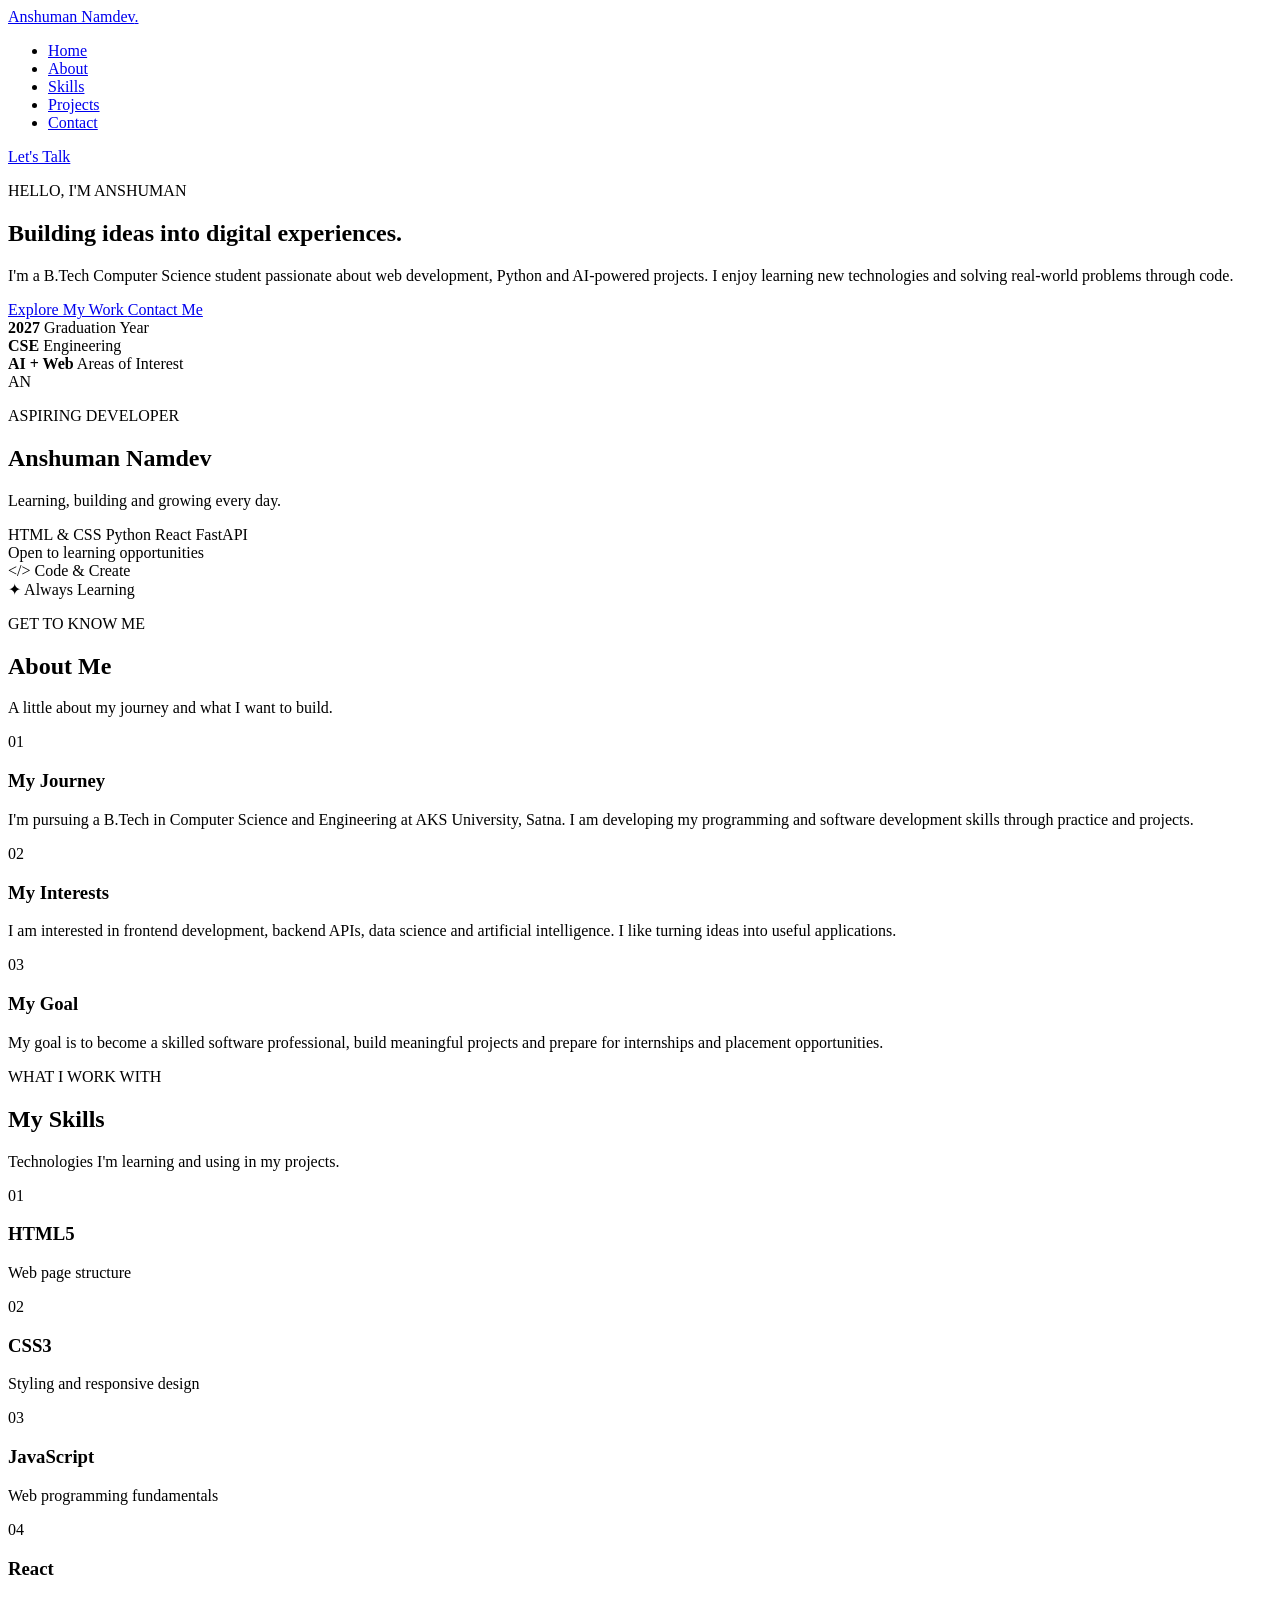
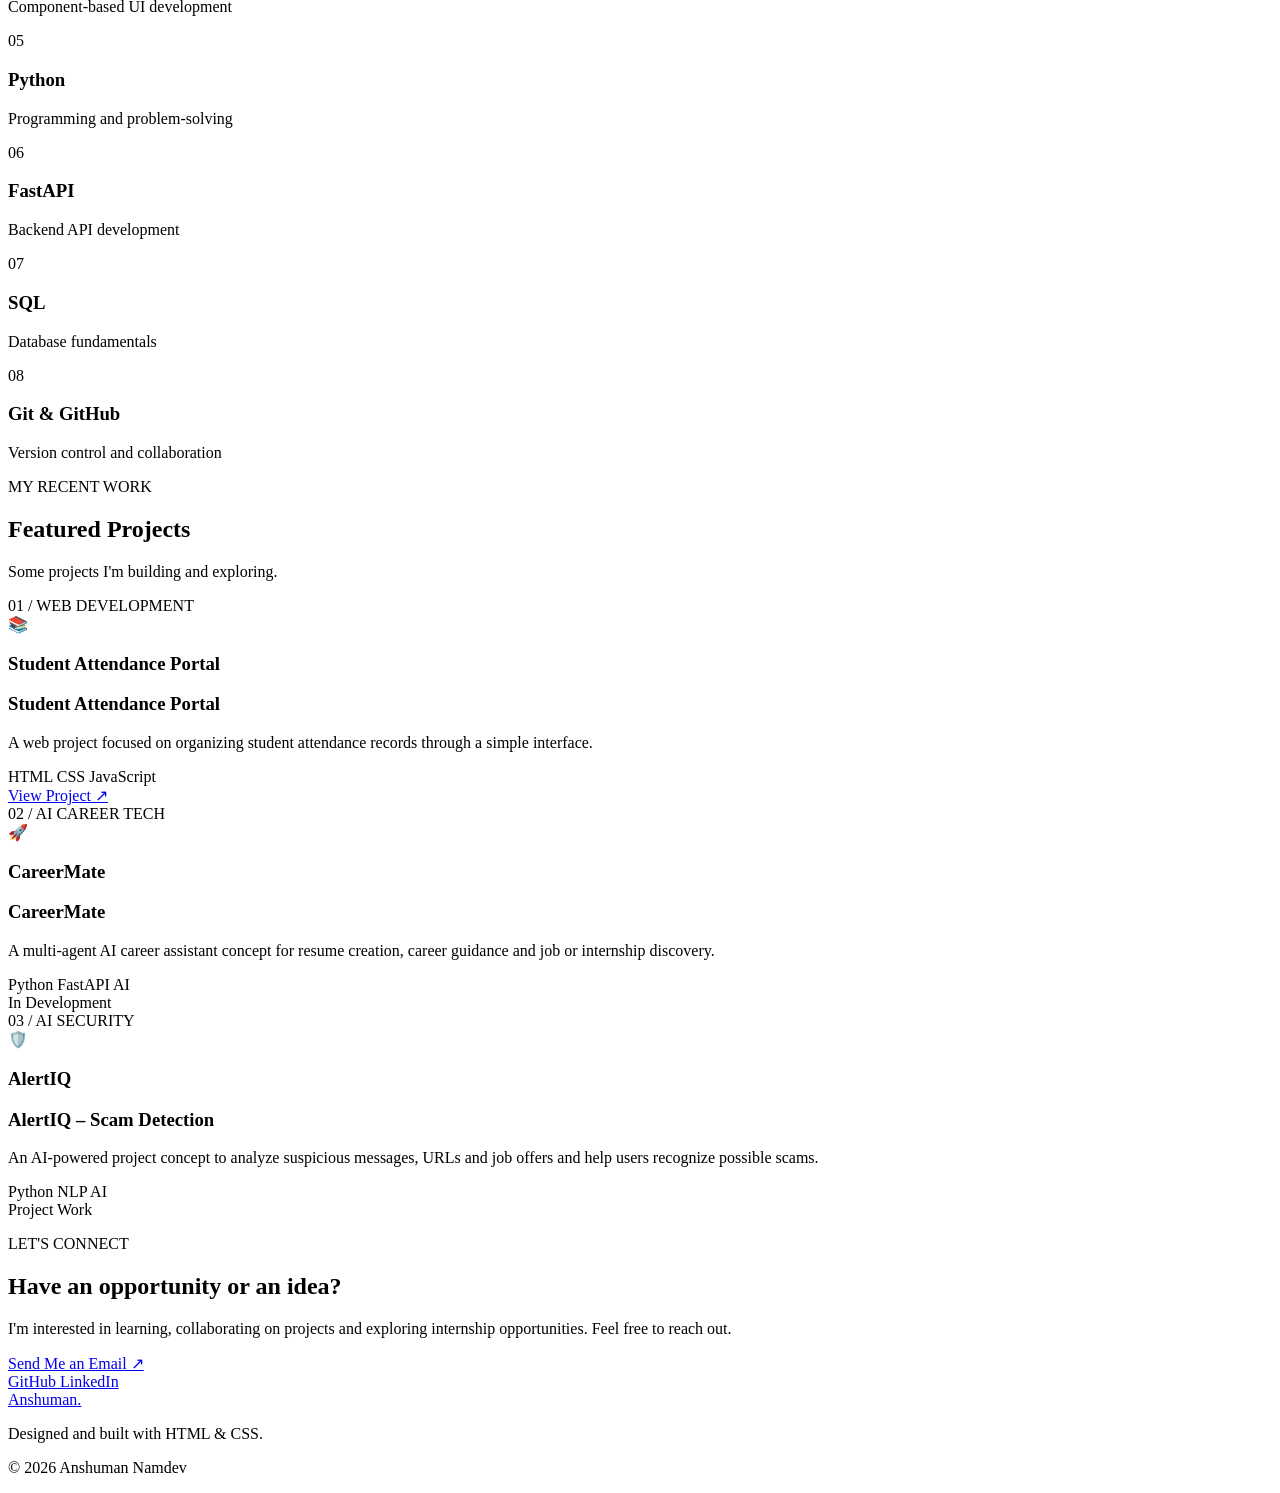
==== Level1-Task2-Portfolio/index.html @ 9a35b8a1 "Update index.html" ====
<!DOCTYPE html>
<html lang="en">
<head>
    <meta charset="UTF-8">
    <meta name="viewport" content="width=device-width, initial-scale=1.0">

    <title>Anshuman Namdev | Developer Portfolio</title>

    <meta name="description"
          content="Anshuman Namdev's personal portfolio showcasing skills, projects, education and contact details.">

    <link rel="stylesheet" href="style.css">
</head>

<body>

    <!-- Navigation Bar -->
    <header class="header">
        <nav class="navbar container">
            <a href="#home" class="logo">Anshuman Namdev<span>.</span></a>

            <ul class="nav-links">
                <li><a href="#home">Home</a></li>
                <li><a href="#about">About</a></li>
                <li><a href="#skills">Skills</a></li>
                <li><a href="#projects">Projects</a></li>
                <li><a href="#contact">Contact</a></li>
            </ul>

            <a href="#contact" class="nav-button">Let's Talk</a>
        </nav>
    </header>

    <main>

        <!-- Hero Section -->
        <section id="home" class="hero section">
            <div class="container hero-content">

                <div class="hero-text">
                    <p class="eyebrow">HELLO, I'M ANSHUMAN</p>

                    <h1>
                        Building ideas into
                        <span>digital experiences.</span>
                    </h1>

                    <p class="hero-description">
                        I'm a B.Tech Computer Science student passionate
                        about web development, Python and AI-powered projects.
                        I enjoy learning new technologies and solving
                        real-world problems through code.
                    </p>

                    <div class="hero-buttons">
                        <a href="#projects" class="button primary-button">
                            Explore My Work
                        </a>

                        <a href="#contact" class="button secondary-button">
                            Contact Me
                        </a>
                    </div>

                    <div class="hero-info">
                        <div>
                            <strong>2027</strong>
                            <span>Graduation Year</span>
                        </div>

                        <div>
                            <strong>CSE</strong>
                            <span>Engineering</span>
                        </div>

                        <div>
                            <strong>AI + Web</strong>
                            <span>Areas of Interest</span>
                        </div>
                    </div>
                </div>

                <div class="hero-visual">
                    <div class="profile-card">
                        <div class="profile-icon">AN</div>

                        <p class="profile-label">ASPIRING DEVELOPER</p>

                        <h2>Anshuman Namdev</h2>

                        <p class="profile-description">
                            Learning, building and growing every day.
                        </p>

                        <div class="profile-tags">
                            <span>HTML & CSS</span>
                            <span>Python</span>
                            <span>React</span>
                            <span>FastAPI</span>
                        </div>

                        <div class="availability">
                            <span class="status-dot"></span>
                            Open to learning opportunities
                        </div>
                    </div>

                    <div class="floating-badge badge-top">
                        &lt;/&gt; Code & Create
                    </div>

                    <div class="floating-badge badge-bottom">
                        ✦ Always Learning
                    </div>
                </div>

            </div>
        </section>

        <!-- About Section -->
        <section id="about" class="section about-section">
            <div class="container">

                <div class="section-heading">
                    <p class="eyebrow">GET TO KNOW ME</p>
                    <h2>About <span>Me</span></h2>
                    <p>A little about my journey and what I want to build.</p>
                </div>

                <div class="about-content">
                    <div class="about-card">
                        <div class="about-symbol">01</div>
                        <h3>My Journey</h3>
                        <p>
                            I'm pursuing a B.Tech in Computer Science and
                            Engineering at AKS University, Satna. I am
                            developing my programming and software
                            development skills through practice and projects.
                        </p>
                    </div>

                    <div class="about-card">
                        <div class="about-symbol">02</div>
                        <h3>My Interests</h3>
                        <p>
                            I am interested in frontend development, backend
                            APIs, data science and artificial intelligence.
                            I like turning ideas into useful applications.
                        </p>
                    </div>

                    <div class="about-card">
                        <div class="about-symbol">03</div>
                        <h3>My Goal</h3>
                        <p>
                            My goal is to become a skilled software
                            professional, build meaningful projects and
                            prepare for internships and placement
                            opportunities.
                        </p>
                    </div>
                </div>

            </div>
        </section>

        <!-- Skills Section -->
        <section id="skills" class="section">
            <div class="container">

                <div class="section-heading">
                    <p class="eyebrow">WHAT I WORK WITH</p>
                    <h2>My <span>Skills</span></h2>
                    <p>Technologies I'm learning and using in my projects.</p>
                </div>

                <div class="skills-grid">
                    <div class="skill-item">
                        <span class="skill-number">01</span>
                        <h3>HTML5</h3>
                        <p>Web page structure</p>
                    </div>

                    <div class="skill-item">
                        <span class="skill-number">02</span>
                        <h3>CSS3</h3>
                        <p>Styling and responsive design</p>
                    </div>

                    <div class="skill-item">
                        <span class="skill-number">03</span>
                        <h3>JavaScript</h3>
                        <p>Web programming fundamentals</p>
                    </div>

                    <div class="skill-item">
                        <span class="skill-number">04</span>
                        <h3>React</h3>
                        <p>Component-based UI development</p>
                    </div>

                    <div class="skill-item">
                        <span class="skill-number">05</span>
                        <h3>Python</h3>
                        <p>Programming and problem-solving</p>
                    </div>

                    <div class="skill-item">
                        <span class="skill-number">06</span>
                        <h3>FastAPI</h3>
                        <p>Backend API development</p>
                    </div>

                    <div class="skill-item">
                        <span class="skill-number">07</span>
                        <h3>SQL</h3>
                        <p>Database fundamentals</p>
                    </div>

                    <div class="skill-item">
                        <span class="skill-number">08</span>
                        <h3>Git & GitHub</h3>
                        <p>Version control and collaboration</p>
                    </div>
                </div>

            </div>
        </section>

        <!-- Projects Section -->
        <section id="projects" class="section projects-section">
            <div class="container">

                <div class="section-heading">
                    <p class="eyebrow">MY RECENT WORK</p>
                    <h2>Featured <span>Projects</span></h2>
                    <p>Some projects I'm building and exploring.</p>
                </div>

                <div class="projects-grid">

                    <article class="project-card">
                        <div class="project-visual visual-one">
                            <span>01 / WEB DEVELOPMENT</span>
                            <div class="project-icon">📚</div>
                            <h3>Student Attendance Portal</h3>
                        </div>

                        <div class="project-details">
                            <h3>Student Attendance Portal</h3>
                            <p>
                                A web project focused on organizing
                                student attendance records through
                                a simple interface.
                            </p>

                            <div class="project-tags">
                                <span>HTML</span>
                                <span>CSS</span>
                                <span>JavaScript</span>
                            </div>

                            <a
                                href="https://anshuman642.github.io/Student-Attendence-portal/"
                                target="_blank"
                                rel="noopener noreferrer"
                                class="project-link">
                                View Project ↗
                            </a>
                        </div>
                    </article>

                    <article class="project-card">
                        <div class="project-visual visual-two">
                            <span>02 / AI CAREER TECH</span>
                            <div class="project-icon">🚀</div>
                            <h3>CareerMate</h3>
                        </div>

                        <div class="project-details">
                            <h3>CareerMate</h3>
                            <p>
                                A multi-agent AI career assistant concept
                                for resume creation, career guidance
                                and job or internship discovery.
                            </p>

                            <div class="project-tags">
                                <span>Python</span>
                                <span>FastAPI</span>
                                <span>AI</span>
                            </div>

                            <span class="project-status">
                                In Development
                            </span>
                        </div>
                    </article>

                    <article class="project-card">
                        <div class="project-visual visual-three">
                            <span>03 / AI SECURITY</span>
                            <div class="project-icon">🛡️</div>
                            <h3>AlertIQ</h3>
                        </div>

                        <div class="project-details">
                            <h3>AlertIQ – Scam Detection</h3>
                            <p>
                                An AI-powered project concept to analyze
                                suspicious messages, URLs and job offers
                                and help users recognize possible scams.
                            </p>

                            <div class="project-tags">
                                <span>Python</span>
                                <span>NLP</span>
                                <span>AI</span>
                            </div>

                            <span class="project-status">
                                Project Work
                            </span>
                        </div>
                    </article>

                </div>

            </div>
        </section>

        <!-- Contact Section -->
        <section id="contact" class="section contact-section">
            <div class="container">

                <div class="contact-card">
                    <p class="eyebrow">LET'S CONNECT</p>

                    <h2>Have an opportunity or an idea?</h2>

                    <p>
                        I'm interested in learning, collaborating on
                        projects and exploring internship opportunities.
                        Feel free to reach out.
                    </p>

                    <a
                        href="mailto:YOUR_EMAIL@example.com"
                        class="button primary-button">
                        Send Me an Email ↗
                    </a>

                    <div class="social-links">
                        <a
                            href="https://github.com/anshuman642"
                            target="_blank"
                            rel="noopener noreferrer">
                            GitHub
                        </a>

                        <a
                            href="https://www.linkedin.com/"
                            target="_blank"
                            rel="noopener noreferrer">
                            LinkedIn
                        </a>
                    </div>
                </div>

            </div>
        </section>

    </main>

    <!-- Footer -->
    <footer class="footer">
        <div class="container footer-content">
            <a href="#home" class="logo">Anshuman<span>.</span></a>

            <p>
                Designed and built with HTML & CSS.
            </p>

            <p>
                © 2026 Anshuman Namdev
            </p>
        </div>
    </footer>

</body>
</html>
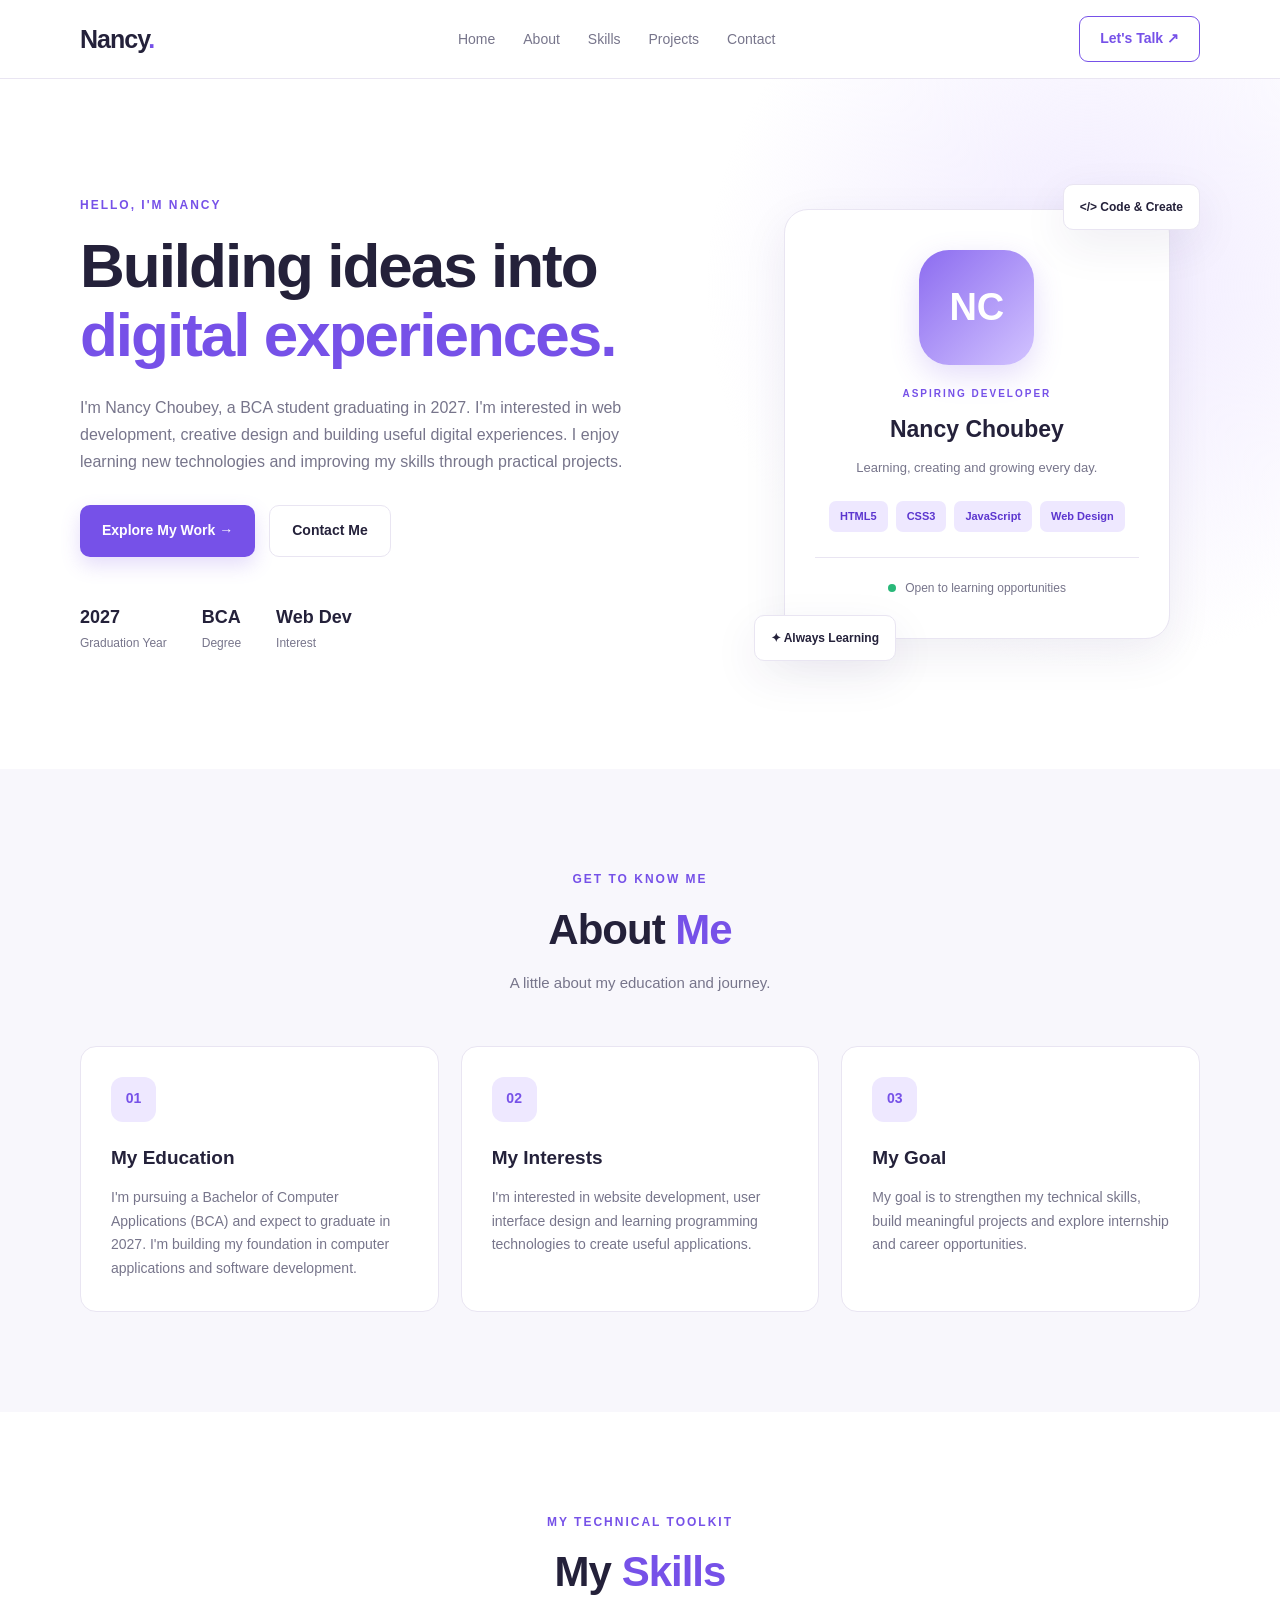
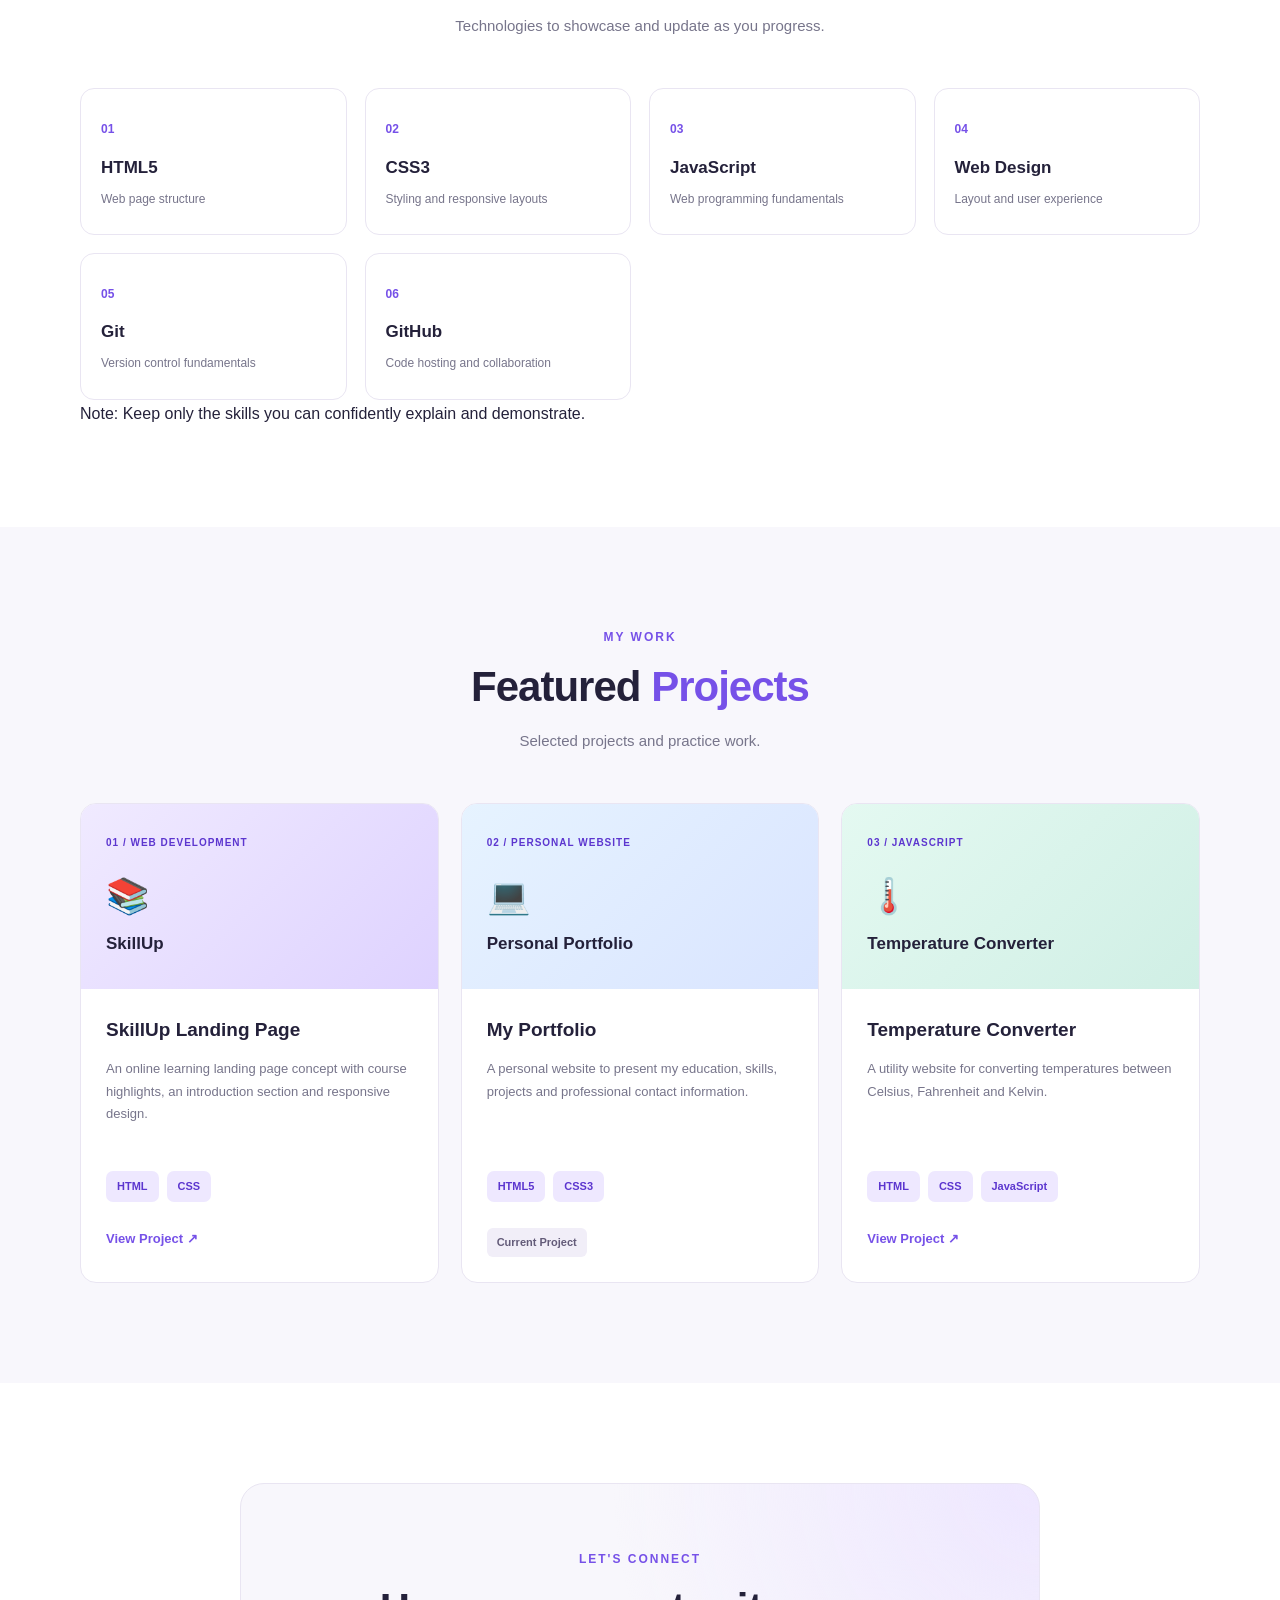
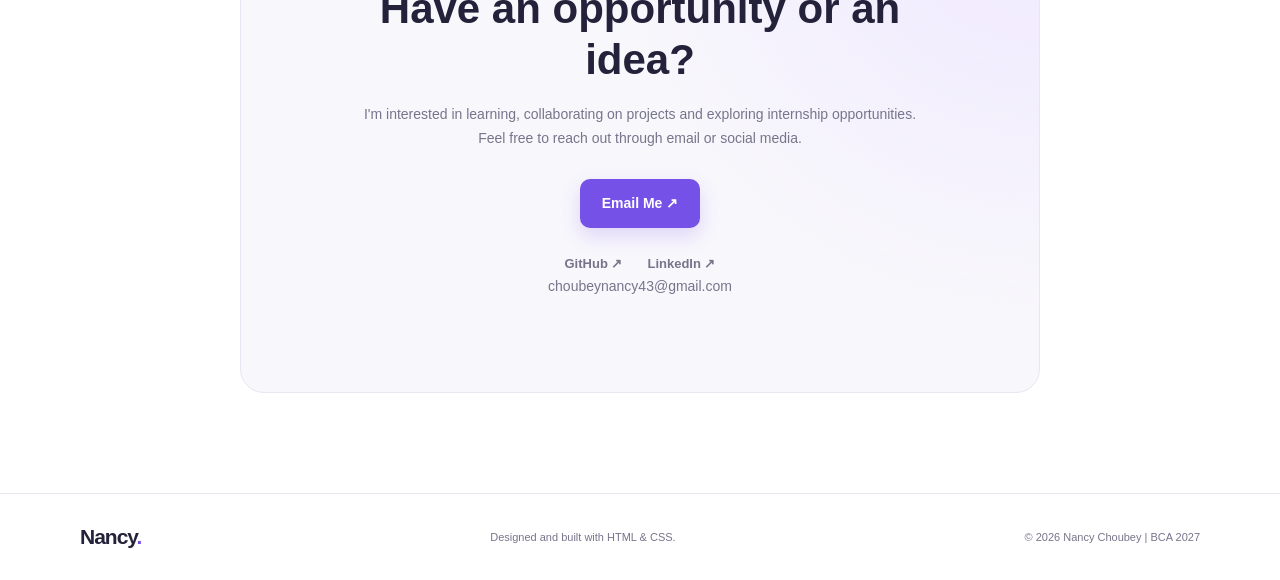
==== commit 14a51f43: "Revise portfolio for Nancy Choubey Updated portfolio from Anshuman Namdev to Nancy Choubey, includin" ====
--- a/Level1-Task2-Portfolio/index.html
+++ b/Level1-Task2-Portfolio/index.html
@@ -1,23 +1,26 @@
+
 <!DOCTYPE html>
 <html lang="en">
 <head>
     <meta charset="UTF-8">
     <meta name="viewport" content="width=device-width, initial-scale=1.0">
 
-    <title>Anshuman Namdev | Developer Portfolio</title>
+    <title>Nancy Choubey | BCA Student & Web Developer</title>
 
     <meta name="description"
-          content="Anshuman Namdev's personal portfolio showcasing skills, projects, education and contact details.">
+          content="Nancy Choubey's personal portfolio showcasing education, technical skills, projects and contact details.">
+
+    <meta name="theme-color" content="#7651e8">
 
     <link rel="stylesheet" href="style.css">
 </head>
 
 <body>
 
-    <!-- Navigation Bar -->
+    <!-- Navigation -->
     <header class="header">
         <nav class="navbar container">
-            <a href="#home" class="logo">Anshuman Namdev<span>.</span></a>
+            <a href="#home" class="logo">Nancy<span>.</span></a>
 
             <ul class="nav-links">
                 <li><a href="#home">Home</a></li>
@@ -27,7 +30,7 @@
                 <li><a href="#contact">Contact</a></li>
             </ul>
 
-            <a href="#contact" class="nav-button">Let's Talk</a>
+            <a href="#contact" class="nav-button">Let's Talk ↗</a>
         </nav>
     </header>
 
@@ -38,7 +41,7 @@
             <div class="container hero-content">
 
                 <div class="hero-text">
-                    <p class="eyebrow">HELLO, I'M ANSHUMAN</p>
+                    <p class="eyebrow">HELLO, I'M NANCY</p>
 
                     <h1>
                         Building ideas into
@@ -46,15 +49,16 @@
                     </h1>
 
                     <p class="hero-description">
-                        I'm a B.Tech Computer Science student passionate
-                        about web development, Python and AI-powered projects.
-                        I enjoy learning new technologies and solving
-                        real-world problems through code.
+                        I'm Nancy Choubey, a BCA student graduating in 2027.
+                        I'm interested in web development, creative design
+                        and building useful digital experiences. I enjoy
+                        learning new technologies and improving my skills
+                        through practical projects.
                     </p>
 
                     <div class="hero-buttons">
                         <a href="#projects" class="button primary-button">
-                            Explore My Work
+                            Explore My Work →
                         </a>
 
                         <a href="#contact" class="button secondary-button">
@@ -69,40 +73,43 @@
                         </div>
 
                         <div>
-                            <strong>CSE</strong>
-                            <span>Engineering</span>
+                            <strong>BCA</strong>
+                            <span>Degree</span>
                         </div>
 
                         <div>
-                            <strong>AI + Web</strong>
-                            <span>Areas of Interest</span>
-                        </div>
-                    </div>
-                </div>
-
+                            <strong>Web Dev</strong>
+                            <span>Interest</span>
+                        </div>
+                    </div>
+                </div>
+
+                <!-- Profile Card -->
                 <div class="hero-visual">
                     <div class="profile-card">
-                        <div class="profile-icon">AN</div>
+
+                        <div class="profile-icon">NC</div>
 
                         <p class="profile-label">ASPIRING DEVELOPER</p>
 
-                        <h2>Anshuman Namdev</h2>
+                        <h2>Nancy Choubey</h2>
 
                         <p class="profile-description">
-                            Learning, building and growing every day.
+                            Learning, creating and growing every day.
                         </p>
 
                         <div class="profile-tags">
-                            <span>HTML & CSS</span>
-                            <span>Python</span>
-                            <span>React</span>
-                            <span>FastAPI</span>
+                            <span>HTML5</span>
+                            <span>CSS3</span>
+                            <span>JavaScript</span>
+                            <span>Web Design</span>
                         </div>
 
                         <div class="availability">
                             <span class="status-dot"></span>
                             Open to learning opportunities
                         </div>
+
                     </div>
 
                     <div class="floating-badge badge-top">
@@ -124,43 +131,43 @@
                 <div class="section-heading">
                     <p class="eyebrow">GET TO KNOW ME</p>
                     <h2>About <span>Me</span></h2>
-                    <p>A little about my journey and what I want to build.</p>
+                    <p>A little about my education and journey.</p>
                 </div>
 
                 <div class="about-content">
-                    <div class="about-card">
+
+                    <article class="about-card">
                         <div class="about-symbol">01</div>
-                        <h3>My Journey</h3>
+                        <h3>My Education</h3>
                         <p>
-                            I'm pursuing a B.Tech in Computer Science and
-                            Engineering at AKS University, Satna. I am
-                            developing my programming and software
-                            development skills through practice and projects.
+                            I'm pursuing a Bachelor of Computer Applications
+                            (BCA) and expect to graduate in 2027. I'm building
+                            my foundation in computer applications and
+                            software development.
                         </p>
-                    </div>
-
-                    <div class="about-card">
+                    </article>
+
+                    <article class="about-card">
                         <div class="about-symbol">02</div>
                         <h3>My Interests</h3>
                         <p>
-                            I am interested in frontend development, backend
-                            APIs, data science and artificial intelligence.
-                            I like turning ideas into useful applications.
+                            I'm interested in website development, user
+                            interface design and learning programming
+                            technologies to create useful applications.
                         </p>
-                    </div>
-
-                    <div class="about-card">
+                    </article>
+
+                    <article class="about-card">
                         <div class="about-symbol">03</div>
                         <h3>My Goal</h3>
                         <p>
-                            My goal is to become a skilled software
-                            professional, build meaningful projects and
-                            prepare for internships and placement
-                            opportunities.
+                            My goal is to strengthen my technical skills,
+                            build meaningful projects and explore
+                            internship and career opportunities.
                         </p>
-                    </div>
-                </div>
-
+                    </article>
+
+                </div>
             </div>
         </section>
 
@@ -169,60 +176,55 @@
             <div class="container">
 
                 <div class="section-heading">
-                    <p class="eyebrow">WHAT I WORK WITH</p>
+                    <p class="eyebrow">MY TECHNICAL TOOLKIT</p>
                     <h2>My <span>Skills</span></h2>
-                    <p>Technologies I'm learning and using in my projects.</p>
+                    <p>Technologies to showcase and update as you progress.</p>
                 </div>
 
                 <div class="skills-grid">
-                    <div class="skill-item">
+
+                    <article class="skill-item">
                         <span class="skill-number">01</span>
                         <h3>HTML5</h3>
                         <p>Web page structure</p>
-                    </div>
-
-                    <div class="skill-item">
+                    </article>
+
+                    <article class="skill-item">
                         <span class="skill-number">02</span>
                         <h3>CSS3</h3>
-                        <p>Styling and responsive design</p>
-                    </div>
-
-                    <div class="skill-item">
+                        <p>Styling and responsive layouts</p>
+                    </article>
+
+                    <article class="skill-item">
                         <span class="skill-number">03</span>
                         <h3>JavaScript</h3>
                         <p>Web programming fundamentals</p>
-                    </div>
-
-                    <div class="skill-item">
+                    </article>
+
+                    <article class="skill-item">
                         <span class="skill-number">04</span>
-                        <h3>React</h3>
-                        <p>Component-based UI development</p>
-                    </div>
-
-                    <div class="skill-item">
+                        <h3>Web Design</h3>
+                        <p>Layout and user experience</p>
+                    </article>
+
+                    <article class="skill-item">
                         <span class="skill-number">05</span>
-                        <h3>Python</h3>
-                        <p>Programming and problem-solving</p>
-                    </div>
-
-                    <div class="skill-item">
+                        <h3>Git</h3>
+                        <p>Version control fundamentals</p>
+                    </article>
+
+                    <article class="skill-item">
                         <span class="skill-number">06</span>
-                        <h3>FastAPI</h3>
-                        <p>Backend API development</p>
-                    </div>
-
-                    <div class="skill-item">
-                        <span class="skill-number">07</span>
-                        <h3>SQL</h3>
-                        <p>Database fundamentals</p>
-                    </div>
-
-                    <div class="skill-item">
-                        <span class="skill-number">08</span>
-                        <h3>Git & GitHub</h3>
-                        <p>Version control and collaboration</p>
-                    </div>
-                </div>
+                        <h3>GitHub</h3>
+                        <p>Code hosting and collaboration</p>
+                    </article>
+
+                </div>
+
+                <p class="skills-note">
+                    Note: Keep only the skills you can confidently explain
+                    and demonstrate.
+                </p>
 
             </div>
         </section>
@@ -232,26 +234,86 @@
             <div class="container">
 
                 <div class="section-heading">
-                    <p class="eyebrow">MY RECENT WORK</p>
+                    <p class="eyebrow">MY WORK</p>
                     <h2>Featured <span>Projects</span></h2>
-                    <p>Some projects I'm building and exploring.</p>
+                    <p>Selected projects and practice work.</p>
                 </div>
 
                 <div class="projects-grid">
 
+                    <!-- Project 1 -->
                     <article class="project-card">
                         <div class="project-visual visual-one">
                             <span>01 / WEB DEVELOPMENT</span>
                             <div class="project-icon">📚</div>
-                            <h3>Student Attendance Portal</h3>
+                            <h3>SkillUp</h3>
                         </div>
 
                         <div class="project-details">
-                            <h3>Student Attendance Portal</h3>
+                            <h3>SkillUp Landing Page</h3>
+
                             <p>
-                                A web project focused on organizing
-                                student attendance records through
-                                a simple interface.
+                                An online learning landing page concept
+                                with course highlights, an introduction
+                                section and responsive design.
+                            </p>
+
+                            <div class="project-tags">
+                                <span>HTML</span>
+                                <span>CSS</span>
+                            </div>
+
+                            <a
+                                href="../Level1-Task1-SkillUp/"
+                                class="project-link">
+                                View Project ↗
+                            </a>
+                        </div>
+                    </article>
+
+                    <!-- Project 2 -->
+                    <article class="project-card">
+                        <div class="project-visual visual-two">
+                            <span>02 / PERSONAL WEBSITE</span>
+                            <div class="project-icon">💻</div>
+                            <h3>Personal Portfolio</h3>
+                        </div>
+
+                        <div class="project-details">
+                            <h3>My Portfolio</h3>
+
+                            <p>
+                                A personal website to present my education,
+                                skills, projects and professional contact
+                                information.
+                            </p>
+
+                            <div class="project-tags">
+                                <span>HTML5</span>
+                                <span>CSS3</span>
+                            </div>
+
+                            <span class="project-status">
+                                Current Project
+                            </span>
+                        </div>
+                    </article>
+
+                    <!-- Project 3 -->
+                    <article class="project-card">
+                        <div class="project-visual visual-three">
+                            <span>03 / JAVASCRIPT</span>
+                            <div class="project-icon">🌡️</div>
+                            <h3>Temperature Converter</h3>
+                        </div>
+
+                        <div class="project-details">
+                            <h3>Temperature Converter</h3>
+
+                            <p>
+                                A utility website for converting
+                                temperatures between Celsius,
+                                Fahrenheit and Kelvin.
                             </p>
 
                             <div class="project-tags">
@@ -261,71 +323,14 @@
                             </div>
 
                             <a
-                                href="https://anshuman642.github.io/Student-Attendence-portal/"
-                                target="_blank"
-                                rel="noopener noreferrer"
+                                href="../Level1-Task3-Temperature-Converter/"
                                 class="project-link">
                                 View Project ↗
                             </a>
                         </div>
                     </article>
 
-                    <article class="project-card">
-                        <div class="project-visual visual-two">
-                            <span>02 / AI CAREER TECH</span>
-                            <div class="project-icon">🚀</div>
-                            <h3>CareerMate</h3>
-                        </div>
-
-                        <div class="project-details">
-                            <h3>CareerMate</h3>
-                            <p>
-                                A multi-agent AI career assistant concept
-                                for resume creation, career guidance
-                                and job or internship discovery.
-                            </p>
-
-                            <div class="project-tags">
-                                <span>Python</span>
-                                <span>FastAPI</span>
-                                <span>AI</span>
-                            </div>
-
-                            <span class="project-status">
-                                In Development
-                            </span>
-                        </div>
-                    </article>
-
-                    <article class="project-card">
-                        <div class="project-visual visual-three">
-                            <span>03 / AI SECURITY</span>
-                            <div class="project-icon">🛡️</div>
-                            <h3>AlertIQ</h3>
-                        </div>
-
-                        <div class="project-details">
-                            <h3>AlertIQ – Scam Detection</h3>
-                            <p>
-                                An AI-powered project concept to analyze
-                                suspicious messages, URLs and job offers
-                                and help users recognize possible scams.
-                            </p>
-
-                            <div class="project-tags">
-                                <span>Python</span>
-                                <span>NLP</span>
-                                <span>AI</span>
-                            </div>
-
-                            <span class="project-status">
-                                Project Work
-                            </span>
-                        </div>
-                    </article>
-
-                </div>
-
+                </div>
             </div>
         </section>
 
@@ -339,32 +344,38 @@
                     <h2>Have an opportunity or an idea?</h2>
 
                     <p>
-                        I'm interested in learning, collaborating on
-                        projects and exploring internship opportunities.
-                        Feel free to reach out.
+                        I'm interested in learning, collaborating on projects
+                        and exploring internship opportunities. Feel free
+                        to reach out through email or social media.
                     </p>
 
                     <a
-                        href="mailto:YOUR_EMAIL@example.com"
+                        href="mailto:choubeynancy43@gmail.com"
                         class="button primary-button">
-                        Send Me an Email ↗
+                        Email Me ↗
                     </a>
 
                     <div class="social-links">
+
                         <a
-                            href="https://github.com/anshuman642"
+                            href="https://github.com/nancy849"
                             target="_blank"
                             rel="noopener noreferrer">
-                            GitHub
+                            GitHub ↗
                         </a>
 
                         <a
-                            href="https://www.linkedin.com/"
+                            href="https://www.linkedin.com/in/nancy-chaubey-53103334b/"
                             target="_blank"
                             rel="noopener noreferrer">
-                            LinkedIn
+                            LinkedIn ↗
                         </a>
-                    </div>
+
+                    </div>
+
+                    <p class="contact-email">
+                        choubeynancy43@gmail.com
+                    </p>
                 </div>
 
             </div>
@@ -375,15 +386,13 @@
     <!-- Footer -->
     <footer class="footer">
         <div class="container footer-content">
-            <a href="#home" class="logo">Anshuman<span>.</span></a>
-
-            <p>
-                Designed and built with HTML & CSS.
-            </p>
-
-            <p>
-                © 2026 Anshuman Namdev
-            </p>
+
+            <a href="#home" class="logo">Nancy<span>.</span></a>
+
+            <p>Designed and built with HTML & CSS.</p>
+
+            <p>© 2026 Nancy Choubey | BCA 2027</p>
+
         </div>
     </footer>
 
--- a/Level1-Task2-Portfolio/style.css
+++ b/Level1-Task2-Portfolio/style.css
@@ -0,0 +1,776 @@
+
+/* =========================
+   1. BASIC SETTINGS
+========================= */
+
+:root {
+    --primary: #7651e8;
+    --primary-dark: #5c36cf;
+    --primary-light: #eee8ff;
+    --background: #ffffff;
+    --surface: #f8f7fc;
+    --text: #24213a;
+    --muted: #77758b;
+    --border: #e9e5f2;
+    --white: #ffffff;
+    --shadow: 0 15px 45px rgba(57, 38, 107, 0.08);
+}
+
+* {
+    margin: 0;
+    padding: 0;
+    box-sizing: border-box;
+    scroll-behavior: smooth;
+}
+
+body {
+    font-family: Arial, Helvetica, sans-serif;
+    background: var(--background);
+    color: var(--text);
+    line-height: 1.7;
+}
+
+a {
+    text-decoration: none;
+    color: inherit;
+}
+
+ul {
+    list-style: none;
+}
+
+.container {
+    width: min(1120px, 90%);
+    margin: 0 auto;
+}
+
+.section {
+    padding: 100px 0;
+}
+
+span {
+    color: var(--primary);
+}
+
+/* =========================
+   2. NAVIGATION BAR
+========================= */
+
+.header {
+    position: sticky;
+    top: 0;
+    z-index: 1000;
+    background: rgba(255, 255, 255, 0.94);
+    backdrop-filter: blur(12px);
+    border-bottom: 1px solid var(--border);
+}
+
+.navbar {
+    min-height: 78px;
+    display: flex;
+    align-items: center;
+    justify-content: space-between;
+    gap: 25px;
+}
+
+.logo {
+    font-size: 25px;
+    font-weight: 800;
+    letter-spacing: -1px;
+}
+
+.nav-links {
+    display: flex;
+    align-items: center;
+    gap: 28px;
+}
+
+.nav-links a {
+    font-size: 14px;
+    color: var(--muted);
+    transition: color 0.3s ease;
+}
+
+.nav-links a:hover {
+    color: var(--primary);
+}
+
+.nav-button {
+    padding: 10px 20px;
+    border: 1px solid var(--primary);
+    border-radius: 9px;
+    color: var(--primary);
+    font-size: 14px;
+    font-weight: 700;
+    transition: 0.3s ease;
+}
+
+.nav-button:hover {
+    background: var(--primary);
+    color: var(--white);
+}
+
+/* =========================
+   3. HERO SECTION
+========================= */
+
+.hero {
+    min-height: 650px;
+    display: flex;
+    align-items: center;
+    overflow: hidden;
+    background:
+        radial-gradient(
+            circle at 85% 30%,
+            #f0eaff 0,
+            transparent 32%
+        ),
+        var(--background);
+}
+
+.hero-content {
+    display: grid;
+    grid-template-columns: 1.15fr 0.85fr;
+    align-items: center;
+    gap: 70px;
+}
+
+.eyebrow {
+    color: var(--primary);
+    font-size: 12px;
+    font-weight: 800;
+    letter-spacing: 2px;
+    margin-bottom: 15px;
+}
+
+.hero h1 {
+    font-size: clamp(38px, 5vw, 62px);
+    line-height: 1.12;
+    letter-spacing: -2px;
+    margin-bottom: 24px;
+}
+
+.hero h1 span {
+    display: block;
+}
+
+.hero-description {
+    max-width: 570px;
+    color: var(--muted);
+    font-size: 16px;
+    margin-bottom: 30px;
+}
+
+.hero-buttons {
+    display: flex;
+    flex-wrap: wrap;
+    gap: 14px;
+}
+
+.button {
+    display: inline-flex;
+    align-items: center;
+    justify-content: center;
+    padding: 13px 22px;
+    border-radius: 10px;
+    font-size: 14px;
+    font-weight: 700;
+    transition: transform 0.3s ease, box-shadow 0.3s ease;
+}
+
+.button:hover {
+    transform: translateY(-3px);
+}
+
+.primary-button {
+    background: var(--primary);
+    color: var(--white);
+    box-shadow: 0 8px 20px rgba(118, 81, 232, 0.2);
+}
+
+.primary-button:hover {
+    background: var(--primary-dark);
+    box-shadow: 0 12px 25px rgba(118, 81, 232, 0.28);
+}
+
+.secondary-button {
+    background: var(--white);
+    border: 1px solid var(--border);
+    color: var(--text);
+}
+
+.secondary-button:hover {
+    border-color: var(--primary);
+}
+
+.hero-info {
+    display: flex;
+    flex-wrap: wrap;
+    gap: 35px;
+    margin-top: 45px;
+}
+
+.hero-info div {
+    display: flex;
+    flex-direction: column;
+}
+
+.hero-info strong {
+    font-size: 18px;
+}
+
+.hero-info span {
+    color: var(--muted);
+    font-size: 12px;
+}
+
+/* =========================
+   4. HERO PROFILE CARD
+========================= */
+
+.hero-visual {
+    position: relative;
+    padding: 30px;
+}
+
+.profile-card {
+    position: relative;
+    z-index: 1;
+    padding: 40px 30px;
+    text-align: center;
+    background: var(--white);
+    border: 1px solid var(--border);
+    border-radius: 24px;
+    box-shadow: var(--shadow);
+}
+
+.profile-icon {
+    width: 115px;
+    height: 115px;
+    display: grid;
+    place-items: center;
+    margin: 0 auto 20px;
+    border-radius: 30px;
+    background: linear-gradient(135deg, #8c6cf0, #d2c3ff);
+    color: var(--white);
+    font-size: 38px;
+    font-weight: 800;
+    box-shadow: 0 10px 30px rgba(118, 81, 232, 0.2);
+}
+
+.profile-label {
+    color: var(--primary);
+    font-size: 10px;
+    font-weight: 800;
+    letter-spacing: 2px;
+}
+
+.profile-card h2 {
+    margin: 8px 0;
+    font-size: 23px;
+}
+
+.profile-description {
+    color: var(--muted);
+    font-size: 13px;
+}
+
+.profile-tags,
+.project-tags {
+    display: flex;
+    flex-wrap: wrap;
+    justify-content: center;
+    gap: 8px;
+    margin-top: 22px;
+}
+
+.profile-tags span,
+.project-tags span {
+    padding: 6px 11px;
+    border-radius: 7px;
+    background: var(--primary-light);
+    color: var(--primary-dark);
+    font-size: 11px;
+    font-weight: 700;
+}
+
+.availability {
+    margin-top: 25px;
+    padding-top: 20px;
+    border-top: 1px solid var(--border);
+    color: var(--muted);
+    font-size: 12px;
+}
+
+.status-dot {
+    display: inline-block;
+    width: 8px;
+    height: 8px;
+    margin-right: 6px;
+    border-radius: 50%;
+    background: #29b879;
+}
+
+.floating-badge {
+    position: absolute;
+    z-index: 2;
+    padding: 12px 16px;
+    background: var(--white);
+    border: 1px solid var(--border);
+    border-radius: 10px;
+    box-shadow: var(--shadow);
+    font-size: 12px;
+    font-weight: 700;
+}
+
+.badge-top {
+    top: 5px;
+    right: 0;
+}
+
+.badge-bottom {
+    bottom: 8px;
+    left: 0;
+}
+
+/* =========================
+   5. SECTION HEADINGS
+========================= */
+
+.section-heading {
+    max-width: 650px;
+    margin: 0 auto 50px;
+    text-align: center;
+}
+
+.section-heading h2 {
+    font-size: clamp(30px, 4vw, 42px);
+    line-height: 1.2;
+    letter-spacing: -1px;
+    margin-bottom: 15px;
+}
+
+.section-heading > p:last-child {
+    color: var(--muted);
+    font-size: 15px;
+}
+
+/* =========================
+   6. ABOUT SECTION
+========================= */
+
+.about-section,
+.projects-section {
+    background: var(--surface);
+}
+
+.about-content {
+    display: grid;
+    grid-template-columns: repeat(3, 1fr);
+    gap: 22px;
+}
+
+.about-card {
+    padding: 30px;
+    background: var(--white);
+    border: 1px solid var(--border);
+    border-radius: 16px;
+    transition: transform 0.3s ease, box-shadow 0.3s ease;
+}
+
+.about-card:hover {
+    transform: translateY(-6px);
+    box-shadow: var(--shadow);
+}
+
+.about-symbol {
+    width: 45px;
+    height: 45px;
+    display: grid;
+    place-items: center;
+    margin-bottom: 20px;
+    border-radius: 12px;
+    background: var(--primary-light);
+    color: var(--primary);
+    font-size: 14px;
+    font-weight: 800;
+}
+
+.about-card h3 {
+    margin-bottom: 12px;
+    font-size: 19px;
+}
+
+.about-card p {
+    color: var(--muted);
+    font-size: 14px;
+}
+
+/* =========================
+   7. SKILLS SECTION
+========================= */
+
+.skills-grid {
+    display: grid;
+    grid-template-columns: repeat(4, 1fr);
+    gap: 18px;
+}
+
+.skill-item {
+    padding: 25px 20px;
+    border: 1px solid var(--border);
+    border-radius: 14px;
+    background: var(--white);
+    transition: 0.3s ease;
+}
+
+.skill-item:hover {
+    border-color: var(--primary);
+    transform: translateY(-5px);
+    box-shadow: var(--shadow);
+}
+
+.skill-number {
+    display: inline-block;
+    margin-bottom: 14px;
+    font-size: 12px;
+    font-weight: 800;
+}
+
+.skill-item h3 {
+    margin-bottom: 6px;
+    font-size: 17px;
+}
+
+.skill-item p {
+    color: var(--muted);
+    font-size: 12px;
+}
+
+/* =========================
+   8. PROJECTS SECTION
+========================= */
+
+.projects-grid {
+    display: grid;
+    grid-template-columns: repeat(3, 1fr);
+    gap: 22px;
+}
+
+.project-card {
+    overflow: hidden;
+    border: 1px solid var(--border);
+    border-radius: 16px;
+    background: var(--white);
+    transition: transform 0.3s ease, box-shadow 0.3s ease;
+}
+
+.project-card:hover {
+    transform: translateY(-6px);
+    box-shadow: var(--shadow);
+}
+
+.project-visual {
+    min-height: 185px;
+    display: flex;
+    flex-direction: column;
+    align-items: flex-start;
+    justify-content: center;
+    padding: 25px;
+    background: linear-gradient(135deg, #f0eaff, #ded2ff);
+}
+
+.project-visual > span {
+    color: var(--primary-dark);
+    font-size: 10px;
+    font-weight: 800;
+    letter-spacing: 1px;
+}
+
+.project-icon {
+    margin: 15px 0 5px;
+    font-size: 35px;
+}
+
+.project-visual h3 {
+    font-size: 17px;
+}
+
+.visual-two {
+    background: linear-gradient(135deg, #e6f3ff, #d9e4ff);
+}
+
+.visual-three {
+    background: linear-gradient(135deg, #e4f9f1, #d0efe5);
+}
+
+.project-details {
+    padding: 25px;
+}
+
+.project-details h3 {
+    margin-bottom: 12px;
+    font-size: 19px;
+}
+
+.project-details p {
+    min-height: 95px;
+    color: var(--muted);
+    font-size: 13px;
+}
+
+.project-tags {
+    justify-content: flex-start;
+    margin: 18px 0;
+}
+
+.project-link {
+    display: inline-block;
+    margin-top: 8px;
+    color: var(--primary);
+    font-size: 13px;
+    font-weight: 800;
+}
+
+.project-link:hover {
+    color: var(--primary-dark);
+}
+
+.project-status {
+    display: inline-block;
+    margin-top: 8px;
+    padding: 5px 10px;
+    border-radius: 6px;
+    background: #f1eef8;
+    color: #635b79;
+    font-size: 11px;
+    font-weight: 700;
+}
+
+/* =========================
+   9. CONTACT SECTION
+========================= */
+
+.contact-card {
+    max-width: 800px;
+    margin: 0 auto;
+    padding: 65px 35px;
+    text-align: center;
+    border: 1px solid var(--border);
+    border-radius: 24px;
+    background:
+        radial-gradient(
+            circle at top right,
+            #eee7ff,
+            transparent 45%
+        ),
+        var(--surface);
+}
+
+.contact-card h2 {
+    max-width: 600px;
+    margin: 0 auto 18px;
+    font-size: clamp(28px, 4vw, 42px);
+    line-height: 1.2;
+}
+
+.contact-card > p:not(.eyebrow) {
+    max-width: 570px;
+    margin: 0 auto 28px;
+    color: var(--muted);
+    font-size: 14px;
+}
+
+.social-links {
+    display: flex;
+    justify-content: center;
+    gap: 25px;
+    margin-top: 25px;
+}
+
+.social-links a {
+    color: var(--muted);
+    font-size: 13px;
+    font-weight: 700;
+}
+
+.social-links a:hover {
+    color: var(--primary);
+}
+
+/* =========================
+   10. FOOTER
+========================= */
+
+.footer {
+    padding: 25px 0;
+    border-top: 1px solid var(--border);
+    background: var(--white);
+}
+
+.footer-content {
+    display: flex;
+    align-items: center;
+    justify-content: space-between;
+    gap: 20px;
+}
+
+.footer-content .logo {
+    font-size: 21px;
+}
+
+.footer-content p {
+    color: var(--muted);
+    font-size: 11px;
+}
+
+/* =========================
+   11. RESPONSIVE DESIGN
+========================= */
+
+@media (max-width: 900px) {
+    .nav-links {
+        gap: 15px;
+    }
+
+    .hero-content {
+        grid-template-columns: 1fr 0.85fr;
+        gap: 25px;
+    }
+
+    .hero-visual {
+        padding: 15px;
+    }
+
+    .about-content,
+    .projects-grid {
+        grid-template-columns: repeat(2, 1fr);
+    }
+
+    .skills-grid {
+        grid-template-columns: repeat(3, 1fr);
+    }
+}
+
+@media (max-width: 650px) {
+    .section {
+        padding: 70px 0;
+    }
+
+    .navbar {
+        padding: 15px 0;
+        flex-wrap: wrap;
+        justify-content: center;
+        gap: 14px;
+    }
+
+    .logo {
+        margin-right: auto;
+    }
+
+    .nav-button {
+        padding: 8px 12px;
+    }
+
+    .nav-links {
+        order: 3;
+        width: 100%;
+        justify-content: center;
+        flex-wrap: wrap;
+        gap: 12px 20px;
+    }
+
+    .nav-links a {
+        font-size: 12px;
+    }
+
+    .hero {
+        min-height: auto;
+    }
+
+    .hero-content {
+        grid-template-columns: 1fr;
+        gap: 30px;
+    }
+
+    .hero h1 {
+        font-size: 43px;
+        letter-spacing: -1.5px;
+    }
+
+    .hero-description {
+        font-size: 14px;
+    }
+
+    .hero-info {
+        gap: 22px;
+        margin-top: 30px;
+    }
+
+    .hero-visual {
+        max-width: 440px;
+        width: 100%;
+        margin: 0 auto;
+    }
+
+    .profile-card {
+        padding: 30px 20px;
+    }
+
+    .about-content,
+    .projects-grid {
+        grid-template-columns: 1fr;
+    }
+
+    .skills-grid {
+        grid-template-columns: repeat(2, 1fr);
+        gap: 12px;
+    }
+
+    .skill-item {
+        padding: 20px 15px;
+    }
+
+    .project-details p {
+        min-height: auto;
+    }
+
+    .contact-card {
+        padding: 45px 20px;
+    }
+
+    .footer-content {
+        flex-direction: column;
+        text-align: center;
+        gap: 8px;
+    }
+}
+
+@media (max-width: 360px) {
+    .hero h1 {
+        font-size: 35px;
+    }
+
+    .hero-buttons {
+        flex-direction: column;
+    }
+
+    .skills-grid {
+        grid-template-columns: 1fr;
+    }
+
+    .floating-badge {
+        padding: 8px 10px;
+        font-size: 10px;
+    }
+}
+
+/* Respect reduced-motion preferences */
+@media (prefers-reduced-motion: reduce) {
+    *,
+    *::before,
+    *::after {
+        scroll-behavior: auto !important;
+        transition-duration: 0.01ms !important;
+    }
+}
